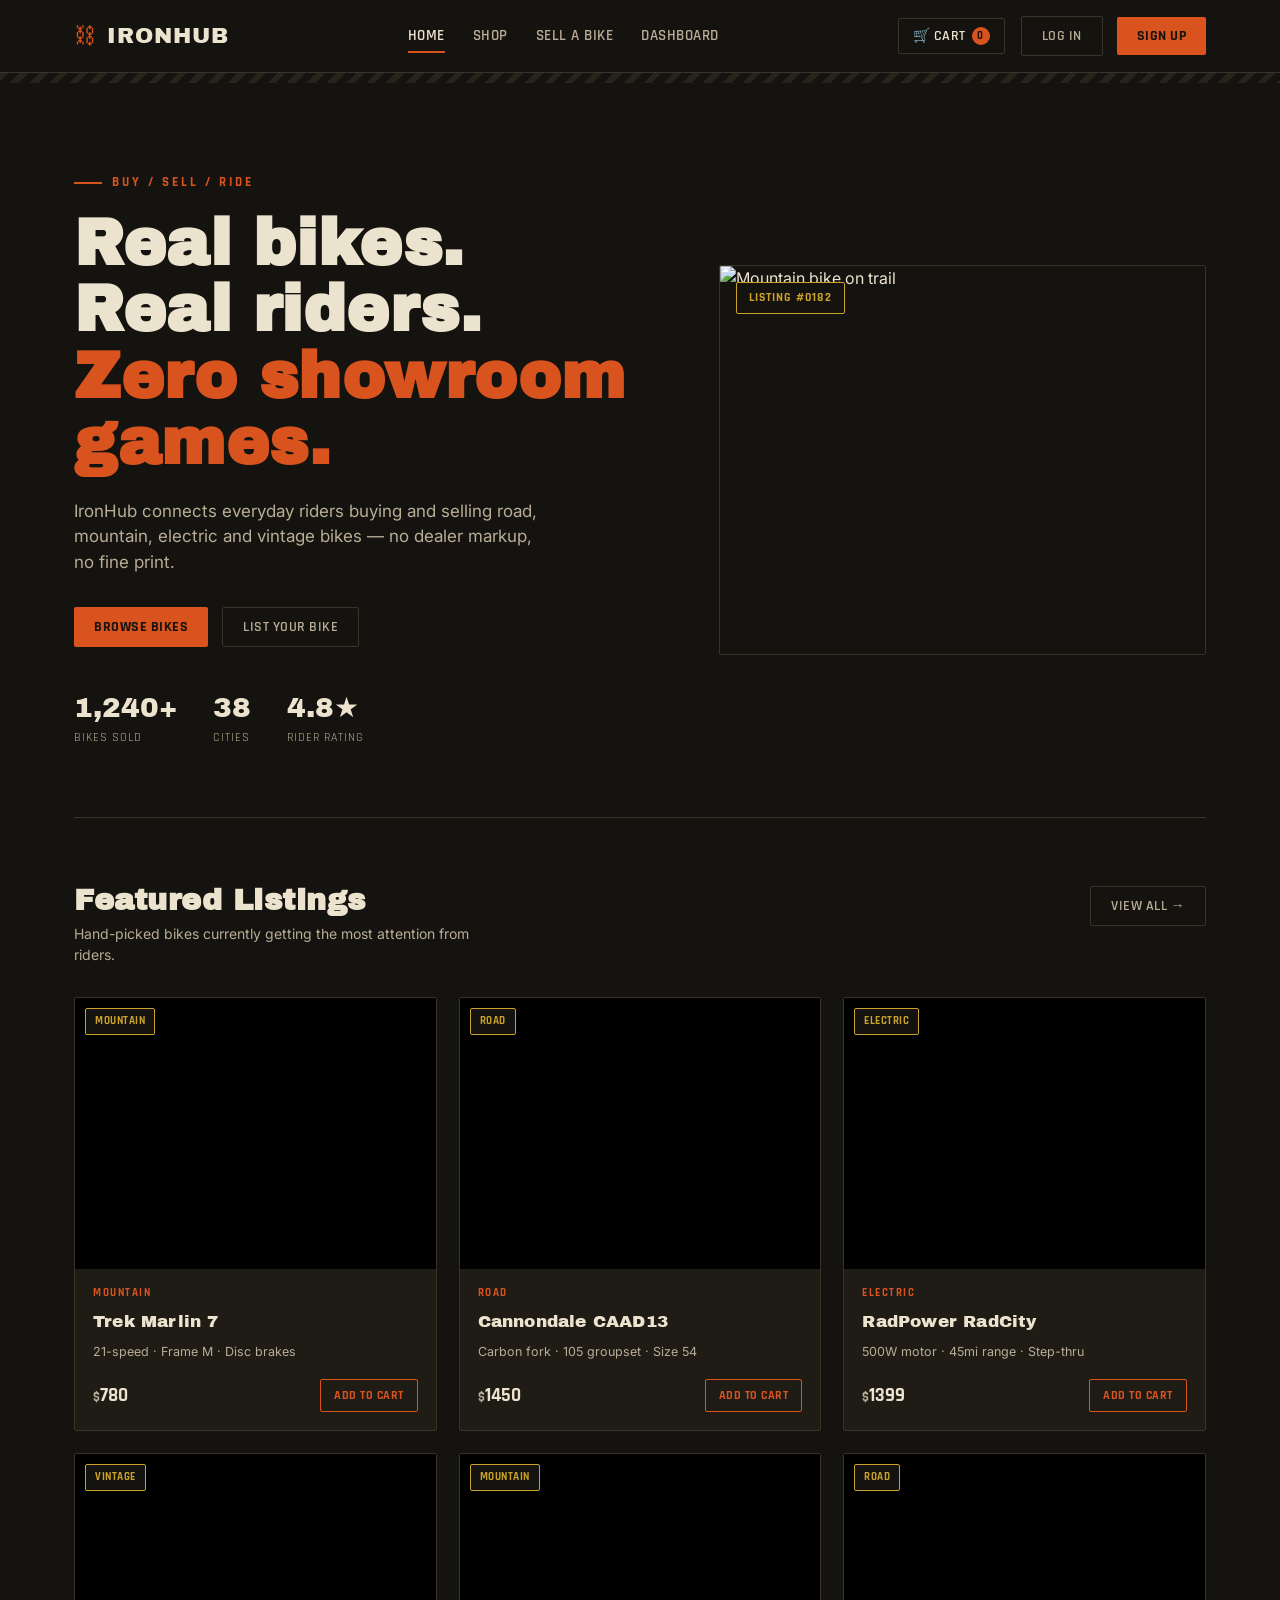
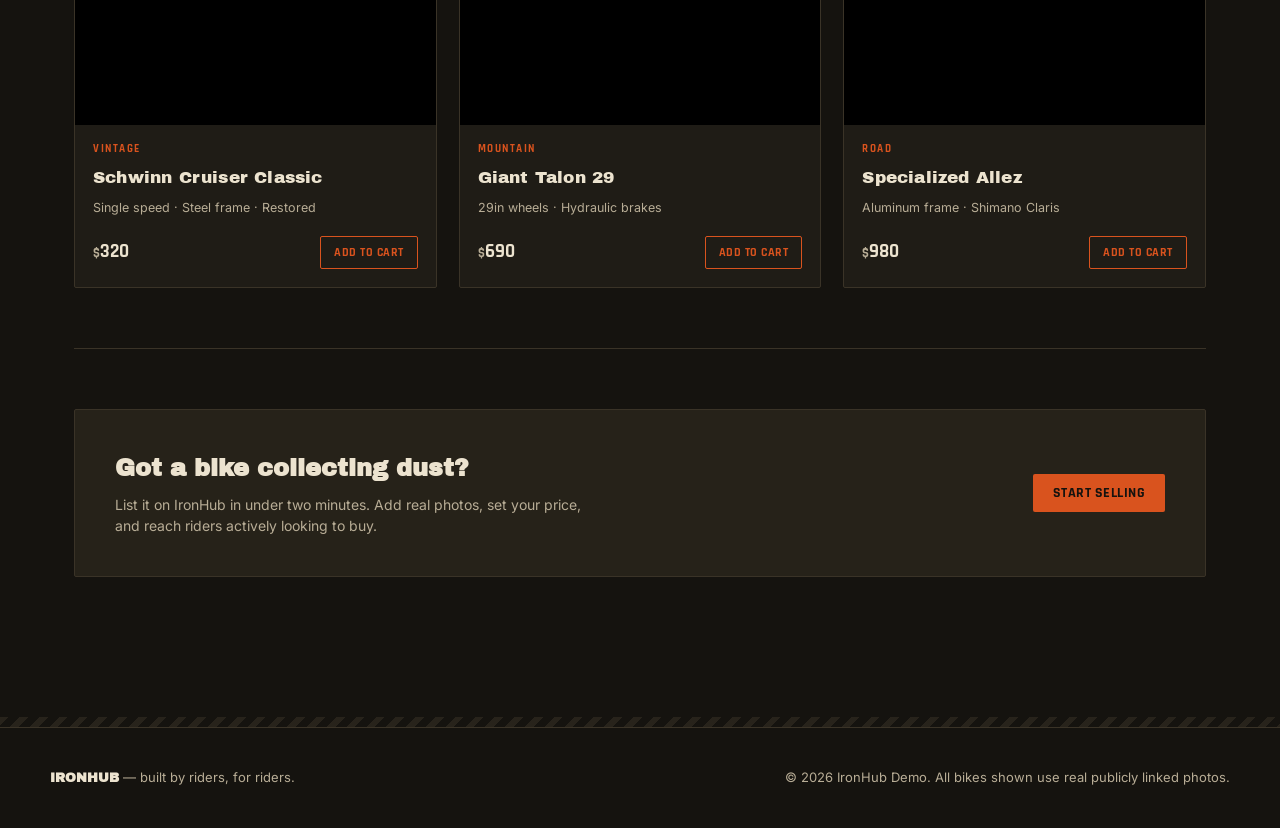
==== mnt/user-data/outputs/index.html @ fb8ee3e2 "First commit" ====
<!DOCTYPE html>
<html lang="en">
<head>
<meta charset="UTF-8">
<meta name="viewport" content="width=device-width, initial-scale=1.0">
<title>IRONHUB — Bikes Bought & Sold</title>
<link rel="preconnect" href="https://fonts.googleapis.com">
<link href="https://fonts.googleapis.com/css2?family=Rajdhani:wght@500;600;700&family=Archivo+Black&family=Inter:wght@400;500;600&display=swap" rel="stylesheet">
<style>
/* ===================== TOKENS ===================== */
:root{
  --asphalt:#15130F;
  --panel:#1F1C16;
  --panel2:#262219;
  --line:#3A3327;
  --bone:#ECE3CF;
  --bone-dim:#B8AD96;
  --rust:#D9531E;
  --rust-dark:#A23F16;
  --brass:#C9A227;
  --green-ok:#5C8A4E;
  --red-err:#C0392B;
  --radius:2px;
  --font-display:'Archivo Black', sans-serif;
  --font-mech:'Rajdhani', sans-serif;
  --font-body:'Inter', sans-serif;
}
*{margin:0;padding:0;box-sizing:border-box;}
html{scroll-behavior:smooth;}
body{
  background:var(--asphalt);
  color:var(--bone);
  font-family:var(--font-body);
  line-height:1.5;
  min-height:100vh;
}
a{color:inherit;text-decoration:none;}
button{font-family:var(--font-mech);cursor:pointer;border:none;background:none;color:inherit;}
input,select,textarea{font-family:var(--font-body);}
:focus-visible{outline:2px solid var(--brass);outline-offset:2px;}
img{display:block;max-width:100%;}

/* tire tread divider */
.tread{
  height:10px;
  background-image:repeating-linear-gradient(135deg, var(--line) 0 6px, transparent 6px 14px);
  opacity:.5;
}

/* ===================== HEADER ===================== */
header{
  position:sticky;top:0;z-index:50;
  background:var(--asphalt);
  border-bottom:1px solid var(--line);
}
.nav-wrap{
  max-width:1180px;margin:0 auto;padding:16px 24px;
  display:flex;align-items:center;justify-content:space-between;gap:24px;
}
.brand{
  font-family:var(--font-display);
  font-size:22px;letter-spacing:1px;
  display:flex;align-items:center;gap:10px;
}
.brand .dot{color:var(--rust);}
nav.links{display:flex;gap:28px;align-items:center;font-family:var(--font-mech);font-weight:600;font-size:15px;letter-spacing:.5px;text-transform:uppercase;}
nav.links a{color:var(--bone-dim);transition:color .15s;position:relative;padding:4px 0;}
nav.links a:hover, nav.links a.active{color:var(--bone);}
nav.links a.active::after{content:'';position:absolute;left:0;right:0;bottom:-2px;height:2px;background:var(--rust);}
.nav-right{display:flex;align-items:center;gap:16px;}
.icon-btn{
  display:flex;align-items:center;gap:6px;
  font-family:var(--font-mech);font-weight:600;font-size:14px;text-transform:uppercase;letter-spacing:.5px;
  color:var(--bone);padding:8px 14px;border:1px solid var(--line);border-radius:var(--radius);
  transition:border-color .15s, background .15s;
}
.icon-btn:hover{border-color:var(--rust);background:var(--panel);}
.cart-count{
  background:var(--rust);color:var(--asphalt);font-size:11px;font-weight:700;
  border-radius:50%;width:18px;height:18px;display:flex;align-items:center;justify-content:center;
}
.btn-primary{
  background:var(--rust);color:var(--asphalt);font-weight:700;
  padding:10px 20px;border-radius:var(--radius);text-transform:uppercase;letter-spacing:.5px;font-size:14px;
  transition:background .15s, transform .1s;
}
.btn-primary:hover{background:#E8662E;}
.btn-primary:active{transform:scale(.98);}
.btn-ghost{
  border:1px solid var(--line);padding:10px 20px;border-radius:var(--radius);
  text-transform:uppercase;font-size:14px;letter-spacing:.5px;font-weight:600;color:var(--bone-dim);
  transition:all .15s;
}
.btn-ghost:hover{border-color:var(--bone-dim);color:var(--bone);}
.btn-block{width:100%;display:block;text-align:center;}

/* mobile nav toggle */
.burger{display:none;font-size:24px;color:var(--bone);}
@media (max-width:860px){
  nav.links{display:none;}
  .burger{display:block;}
}

/* ===================== LAYOUT ===================== */
main{max-width:1180px;margin:0 auto;padding:0 24px 80px;}
.view{display:none;}
.view.active{display:block;}

/* ===================== HERO ===================== */
.hero{
  position:relative;
  padding:90px 0 70px;
  border-bottom:1px solid var(--line);
  overflow:hidden;
}
.hero-grid{display:grid;grid-template-columns:1.1fr .9fr;gap:50px;align-items:center;}
@media(max-width:860px){.hero-grid{grid-template-columns:1fr;}}
.eyebrow{
  font-family:var(--font-mech);color:var(--rust);text-transform:uppercase;letter-spacing:3px;font-size:13px;font-weight:700;
  margin-bottom:18px;display:flex;align-items:center;gap:10px;
}
.eyebrow::before{content:'';width:28px;height:2px;background:var(--rust);}
.hero h1{
  font-family:var(--font-display);
  font-size:clamp(40px,6vw,64px);
  line-height:1.04;
  letter-spacing:.5px;
  margin-bottom:22px;
}
.hero h1 span{color:var(--rust);}
.hero p.lead{color:var(--bone-dim);font-size:17px;max-width:480px;margin-bottom:32px;}
.hero-ctas{display:flex;gap:14px;margin-bottom:40px;}
.hero-stats{display:flex;gap:36px;}
.stat .num{font-family:var(--font-display);font-size:28px;color:var(--bone);}
.stat .lbl{font-family:var(--font-mech);font-size:12px;text-transform:uppercase;letter-spacing:1px;color:var(--bone-dim);}
.hero-photo{
  position:relative;border:1px solid var(--line);border-radius:var(--radius);overflow:hidden;
  aspect-ratio:4/3.2;
}
.hero-photo img{width:100%;height:100%;object-fit:cover;}
.tag-stamp{
  position:absolute;top:16px;left:16px;
  background:var(--asphalt);border:1px solid var(--brass);color:var(--brass);
  font-family:var(--font-mech);font-weight:700;font-size:12px;letter-spacing:1px;text-transform:uppercase;
  padding:6px 12px;border-radius:var(--radius);
}

/* ===================== SECTION HEADERS ===================== */
.section{padding:60px 0;border-bottom:1px solid var(--line);}
.section-head{display:flex;justify-content:space-between;align-items:baseline;margin-bottom:32px;gap:20px;flex-wrap:wrap;}
.section-head h2{font-family:var(--font-display);font-size:30px;letter-spacing:.5px;}
.section-head p{color:var(--bone-dim);font-size:14px;max-width:420px;}

/* ===================== FILTER BAR ===================== */
.filter-bar{
  display:flex;gap:10px;flex-wrap:wrap;margin-bottom:30px;
}
.chip{
  font-family:var(--font-mech);font-size:13px;text-transform:uppercase;letter-spacing:.5px;font-weight:600;
  padding:8px 16px;border:1px solid var(--line);border-radius:20px;color:var(--bone-dim);
  transition:all .15s;
}
.chip:hover{border-color:var(--bone-dim);}
.chip.active{background:var(--rust);border-color:var(--rust);color:var(--asphalt);}

/* ===================== PRODUCT GRID ===================== */
.grid{display:grid;grid-template-columns:repeat(3,1fr);gap:22px;}
@media(max-width:980px){.grid{grid-template-columns:repeat(2,1fr);}}
@media(max-width:620px){.grid{grid-template-columns:1fr;}}

.card{
  background:var(--panel);
  border:1px solid var(--line);
  border-radius:var(--radius);
  overflow:hidden;
  transition:border-color .2s, transform .2s;
  display:flex;flex-direction:column;
}
.card:hover{border-color:var(--rust);transform:translateY(-3px);}
.card-photo{position:relative;aspect-ratio:4/3;overflow:hidden;background:#000;}
.card-photo img{width:100%;height:100%;object-fit:cover;transition:transform .4s;}
.card:hover .card-photo img{transform:scale(1.06);}
.card-badge{
  position:absolute;top:10px;left:10px;background:var(--asphalt);color:var(--brass);
  font-family:var(--font-mech);font-size:11px;font-weight:700;letter-spacing:.5px;text-transform:uppercase;
  padding:4px 9px;border-radius:var(--radius);border:1px solid var(--brass);
}
.card-body{padding:16px 18px 18px;display:flex;flex-direction:column;gap:8px;flex:1;}
.card-cat{font-family:var(--font-mech);font-size:11px;letter-spacing:1.5px;text-transform:uppercase;color:var(--rust);font-weight:700;}
.card-title{font-family:var(--font-display);font-size:17px;letter-spacing:.2px;}
.card-spec{font-size:12.5px;color:var(--bone-dim);}
.card-foot{display:flex;align-items:center;justify-content:space-between;margin-top:auto;padding-top:10px;}
.card-price{font-family:var(--font-mech);font-weight:700;font-size:19px;}
.card-price .cur{font-size:13px;color:var(--bone-dim);}
.add-btn{
  background:transparent;border:1px solid var(--rust);color:var(--rust);
  font-size:12px;font-weight:700;text-transform:uppercase;letter-spacing:.5px;
  padding:8px 13px;border-radius:var(--radius);transition:all .15s;
}
.add-btn:hover{background:var(--rust);color:var(--asphalt);}
.add-btn:disabled{opacity:.5;cursor:default;}

/* ===================== SELL CTA ===================== */
.sell-banner{
  background:var(--panel2);border:1px solid var(--line);border-radius:var(--radius);
  padding:40px;display:flex;justify-content:space-between;align-items:center;gap:24px;flex-wrap:wrap;
}
.sell-banner h3{font-family:var(--font-display);font-size:24px;margin-bottom:8px;}
.sell-banner p{color:var(--bone-dim);font-size:14px;max-width:480px;}

/* ===================== FOOTER ===================== */
footer{border-top:1px solid var(--line);padding:40px 24px;}
.footer-wrap{max-width:1180px;margin:0 auto;display:flex;justify-content:space-between;flex-wrap:wrap;gap:20px;color:var(--bone-dim);font-size:13px;}

/* ===================== AUTH FORMS ===================== */
.auth-wrap{max-width:420px;margin:60px auto;}
.auth-card{background:var(--panel);border:1px solid var(--line);border-radius:var(--radius);padding:36px;}
.auth-card h2{font-family:var(--font-display);font-size:26px;margin-bottom:6px;}
.auth-card .sub{color:var(--bone-dim);font-size:13px;margin-bottom:28px;}
.field{margin-bottom:18px;}
.field label{display:block;font-family:var(--font-mech);font-size:12px;text-transform:uppercase;letter-spacing:1px;color:var(--bone-dim);margin-bottom:6px;font-weight:600;}
.field input, .field select, .field textarea{
  width:100%;background:var(--asphalt);border:1px solid var(--line);color:var(--bone);
  padding:11px 13px;border-radius:var(--radius);font-size:14px;transition:border-color .15s;
}
.field input:focus, .field select:focus, .field textarea:focus{border-color:var(--rust);}
.field-error{color:var(--red-err);font-size:12px;margin-top:5px;display:none;}
.field-row{display:flex;gap:12px;}
.field-row .field{flex:1;}
.auth-switch{margin-top:20px;text-align:center;font-size:13px;color:var(--bone-dim);}
.auth-switch a{color:var(--rust);font-weight:600;}
.form-msg{
  padding:10px 13px;border-radius:var(--radius);font-size:13px;margin-bottom:18px;display:none;
}
.form-msg.error{background:rgba(192,57,43,.15);border:1px solid var(--red-err);color:#ff8b7c;display:block;}
.form-msg.success{background:rgba(92,138,78,.15);border:1px solid var(--green-ok);color:#9fd98a;display:block;}

/* ===================== DASHBOARD ===================== */
.dash-grid{display:grid;grid-template-columns:240px 1fr;gap:30px;}
@media(max-width:760px){.dash-grid{grid-template-columns:1fr;}}
.dash-side{background:var(--panel);border:1px solid var(--line);border-radius:var(--radius);padding:24px;height:fit-content;}
.dash-avatar{width:56px;height:56px;border-radius:50%;background:var(--rust);color:var(--asphalt);font-family:var(--font-display);font-size:20px;display:flex;align-items:center;justify-content:center;margin-bottom:14px;}
.dash-side h4{font-family:var(--font-mech);font-size:15px;margin-bottom:2px;}
.dash-side .email{font-size:12px;color:var(--bone-dim);margin-bottom:20px;word-break:break-all;}
.dash-nav button{
  display:block;width:100%;text-align:left;padding:10px 12px;border-radius:var(--radius);
  font-size:13px;color:var(--bone-dim);font-weight:600;text-transform:uppercase;letter-spacing:.5px;margin-bottom:4px;
  transition:all .15s;
}
.dash-nav button:hover{background:var(--panel2);color:var(--bone);}
.dash-nav button.active{background:var(--rust);color:var(--asphalt);}
.dash-panel{background:var(--panel);border:1px solid var(--line);border-radius:var(--radius);padding:30px;}
.dash-panel h3{font-family:var(--font-display);font-size:22px;margin-bottom:20px;}
.kpi-row{display:flex;gap:16px;margin-bottom:28px;flex-wrap:wrap;}
.kpi{flex:1;min-width:130px;background:var(--panel2);border:1px solid var(--line);border-radius:var(--radius);padding:16px;}
.kpi .num{font-family:var(--font-display);font-size:24px;color:var(--rust);}
.kpi .lbl{font-size:12px;color:var(--bone-dim);text-transform:uppercase;letter-spacing:.5px;margin-top:4px;}
.order-row{
  display:flex;justify-content:space-between;align-items:center;gap:14px;
  padding:14px 0;border-bottom:1px solid var(--line);flex-wrap:wrap;
}
.order-row:last-child{border-bottom:none;}
.order-thumb{width:54px;height:54px;border-radius:var(--radius);overflow:hidden;background:#000;flex-shrink:0;}
.order-thumb img{width:100%;height:100%;object-fit:cover;}
.order-info{flex:1;min-width:140px;}
.order-info .name{font-weight:600;font-size:14px;}
.order-info .meta{font-size:12px;color:var(--bone-dim);}
.status-pill{
  font-size:11px;font-weight:700;text-transform:uppercase;letter-spacing:.5px;padding:5px 11px;border-radius:20px;
}
.status-pill.confirmed{background:rgba(92,138,78,.2);color:#9fd98a;}
.status-pill.transit{background:rgba(201,162,39,.2);color:var(--brass);}
.empty-state{text-align:center;padding:50px 20px;color:var(--bone-dim);}
.empty-state .big{font-family:var(--font-display);font-size:40px;color:var(--line);margin-bottom:10px;}

/* listing form for sell */
.listing-photo-preview{
  width:100%;aspect-ratio:16/9;border:1px dashed var(--line);border-radius:var(--radius);
  display:flex;align-items:center;justify-content:center;overflow:hidden;background:var(--asphalt);margin-top:8px;color:var(--bone-dim);font-size:13px;
}
.listing-photo-preview img{width:100%;height:100%;object-fit:cover;}

/* ===================== CART DRAWER ===================== */
.drawer-overlay{
  position:fixed;inset:0;background:rgba(0,0,0,.6);z-index:90;display:none;
}
.drawer-overlay.open{display:block;}
.drawer{
  position:fixed;top:0;right:0;height:100%;width:400px;max-width:92vw;
  background:var(--panel);border-left:1px solid var(--line);z-index:91;
  transform:translateX(100%);transition:transform .25s ease;
  display:flex;flex-direction:column;
}
.drawer.open{transform:translateX(0);}
.drawer-head{padding:20px 22px;border-bottom:1px solid var(--line);display:flex;justify-content:space-between;align-items:center;}
.drawer-head h3{font-family:var(--font-display);font-size:18px;}
.drawer-close{font-size:22px;color:var(--bone-dim);}
.drawer-body{flex:1;overflow-y:auto;padding:18px 22px;}
.cart-item{display:flex;gap:12px;padding:14px 0;border-bottom:1px solid var(--line);}
.cart-item img{width:64px;height:64px;object-fit:cover;border-radius:var(--radius);}
.cart-item-info{flex:1;}
.cart-item-info .name{font-weight:600;font-size:14px;}
.cart-item-info .price{color:var(--rust);font-weight:700;font-size:13px;margin-top:4px;}
.qty-control{display:flex;align-items:center;gap:8px;margin-top:8px;}
.qty-control button{width:24px;height:24px;border:1px solid var(--line);border-radius:var(--radius);font-size:14px;}
.remove-link{font-size:11px;color:var(--bone-dim);text-decoration:underline;margin-top:6px;display:inline-block;}
.drawer-foot{padding:20px 22px;border-top:1px solid var(--line);}
.drawer-foot .total-row{display:flex;justify-content:space-between;margin-bottom:14px;font-family:var(--font-mech);font-weight:700;font-size:17px;}

/* ===================== CHECKOUT ===================== */
.checkout-grid{display:grid;grid-template-columns:1.3fr 1fr;gap:30px;}
@media(max-width:800px){.checkout-grid{grid-template-columns:1fr;}}
.summary-card{background:var(--panel);border:1px solid var(--line);border-radius:var(--radius);padding:24px;height:fit-content;}
.summary-line{display:flex;justify-content:space-between;font-size:14px;padding:8px 0;color:var(--bone-dim);}
.summary-line.total{color:var(--bone);font-weight:700;font-size:18px;border-top:1px solid var(--line);margin-top:10px;padding-top:14px;font-family:var(--font-mech);}
.pay-methods{display:flex;gap:10px;margin-bottom:20px;}
.pay-method{
  flex:1;border:1px solid var(--line);border-radius:var(--radius);padding:12px;text-align:center;
  font-family:var(--font-mech);font-size:13px;font-weight:600;text-transform:uppercase;letter-spacing:.5px;color:var(--bone-dim);
}
.pay-method.active{border-color:var(--rust);color:var(--rust);background:rgba(217,83,30,.08);}
.card-art{
  background:linear-gradient(135deg, #2b2620, #1a1712);border:1px solid var(--line);border-radius:8px;
  padding:20px;margin-bottom:20px;font-family:var(--font-mech);
}
.card-art .num{font-size:18px;letter-spacing:2px;margin:18px 0 14px;}
.card-art .row{display:flex;justify-content:space-between;font-size:11px;color:var(--bone-dim);text-transform:uppercase;}

.toast{
  position:fixed;bottom:24px;right:24px;background:var(--panel);border:1px solid var(--brass);color:var(--bone);
  padding:14px 20px;border-radius:var(--radius);font-size:14px;z-index:200;
  display:flex;align-items:center;gap:10px;box-shadow:0 8px 24px rgba(0,0,0,.4);
  animation:toastIn .25s ease;
}
@keyframes toastIn{from{transform:translateY(20px);opacity:0;}to{transform:translateY(0);opacity:1;}}

.center-note{text-align:center;color:var(--bone-dim);font-size:13px;margin-top:18px;}

@media (prefers-reduced-motion: reduce){
  *{transition:none !important;animation:none !important;}
}

</style>
</head>
<body>

<!-- ===================== HEADER ===================== -->
<header>
  <div class="nav-wrap">
    <div class="brand" onclick="goTo('home')" style="cursor:pointer;"><span class="dot">⛓</span> IRONHUB</div>
    <nav class="links">
      <a href="#" onclick="goTo('home')" data-view="home">Home</a>
      <a href="#" onclick="goTo('shop')" data-view="shop">Shop</a>
      <a href="#" onclick="goTo('sell')" data-view="sell">Sell a Bike</a>
      <a href="#" onclick="goTo('dashboard')" data-view="dashboard">Dashboard</a>
    </nav>
    <div class="nav-right">
      <button class="icon-btn" onclick="openCart()">🛒 Cart <span class="cart-count" id="cartCount">0</span></button>
      <span id="authArea"></span>
    </div>
  </div>
</header>
<div class="tread"></div>

<main>

  <!-- ===================== HOME VIEW ===================== -->
  <section class="view active" id="view-home">
    <div class="hero">
      <div class="hero-grid">
        <div>
          <div class="eyebrow">Buy / Sell / Ride</div>
          <h1>Real bikes.<br>Real riders.<br><span>Zero showroom games.</span></h1>
          <p class="lead">IronHub connects everyday riders buying and selling road, mountain, electric and vintage bikes — no dealer markup, no fine print.</p>
          <div class="hero-ctas">
            <button class="btn-primary" onclick="goTo('shop')">Browse Bikes</button>
            <button class="btn-ghost" onclick="goTo('sell')">List Your Bike</button>
          </div>
          <div class="hero-stats">
            <div class="stat"><div class="num">1,240+</div><div class="lbl">Bikes Sold</div></div>
            <div class="stat"><div class="num">38</div><div class="lbl">Cities</div></div>
            <div class="stat"><div class="num">4.8★</div><div class="lbl">Rider Rating</div></div>
          </div>
        </div>
        <div class="hero-photo">
          <span class="tag-stamp">Listing #0182</span>
          <img src="https://images.unsplash.com/photo-1485965120184-e220f721d03e?w=900&q=80" alt="Mountain bike on trail">
        </div>
      </div>
    </div>

    <div class="section">
      <div class="section-head">
        <div><h2>Featured Listings</h2><p>Hand-picked bikes currently getting the most attention from riders.</p></div>
        <button class="btn-ghost" onclick="goTo('shop')">View All →</button>
      </div>
      <div class="grid" id="featuredGrid"></div>
    </div>

    <div class="section" style="border-bottom:none;">
      <div class="sell-banner">
        <div>
          <h3>Got a bike collecting dust?</h3>
          <p>List it on IronHub in under two minutes. Add real photos, set your price, and reach riders actively looking to buy.</p>
        </div>
        <button class="btn-primary" onclick="goTo('sell')">Start Selling</button>
      </div>
    </div>
  </section>

  <!-- ===================== SHOP VIEW ===================== -->
  <section class="view" id="view-shop">
    <div class="section-head" style="margin-top:40px;">
      <div><h2>All Bikes</h2><p>Filter by category to find the right ride.</p></div>
    </div>
    <div class="filter-bar" id="filterBar"></div>
    <div class="grid" id="shopGrid"></div>
  </section>

  <!-- ===================== SELL VIEW ===================== -->
  <section class="view" id="view-sell">
    <div class="auth-wrap" style="max-width:560px;">
      <div class="auth-card">
        <h2>List Your Bike</h2>
        <p class="sub">Paste a real photo link (e.g. copied from Chrome — right click an image → "Copy image address") and fill in the details below.</p>
        <div class="form-msg" id="sellMsg"></div>
        <form id="sellForm">
          <div class="field">
            <label>Bike Title</label>
            <input type="text" id="sellTitle" placeholder="e.g. Trek Marlin 7 Mountain Bike" required>
          </div>
          <div class="field-row">
            <div class="field">
              <label>Category</label>
              <select id="sellCategory">
                <option>Mountain</option>
                <option>Road</option>
                <option>Electric</option>
                <option>Vintage</option>
                <option>Kids</option>
                <option>Yamaha</option>
                <option>KTM</option>
                <option>Honda</option>
                <option>Bajaj</option>
                <option>Royal Enfield</option>
                <option>Triumph</option>
                <option>Benelli</option>
                <option>Ducati</option>
                <option>Italian Bike</option>
              </select>
            </div>
            <div class="field">
              <label>Price (USD)</label>
              <input type="number" id="sellPrice" placeholder="450" min="1" required>
            </div>
          </div>
          <div class="field">
            <label>Condition / Specs</label>
            <input type="text" id="sellSpecs" placeholder="e.g. 21-speed, frame size M, used 1 year">
          </div>
          <div class="field">
            <label>Image URL (paste link copied from Chrome)</label>
            <input type="url" id="sellImage" placeholder="https://..." required oninput="previewListingImage()">
            <div class="listing-photo-preview" id="listingPreview">Photo preview will appear here</div>
          </div>
          <button class="btn-primary btn-block" type="submit">Publish Listing</button>
        </form>
      </div>
    </div>
  </section>

  <!-- ===================== LOGIN VIEW ===================== -->
  <section class="view" id="view-login">
    <div class="auth-wrap">
      <div class="auth-card">
        <h2>Welcome back</h2>
        <p class="sub">Log in to manage orders and listings.</p>
        <div class="form-msg" id="loginMsg"></div>
        <form id="loginForm">
          <div class="field">
            <label>Email</label>
            <input type="email" id="loginEmail" required>
          </div>
          <div class="field">
            <label>Password</label>
            <input type="password" id="loginPassword" required>
          </div>
          <button class="btn-primary btn-block" type="submit">Log In</button>
        </form>
        <p class="auth-switch">New here? <a href="#" onclick="goTo('signup')">Create an account</a></p>
        <p class="center-note">Demo tip: sign up first — accounts are stored locally in your browser.</p>
      </div>
    </div>
  </section>

  <!-- ===================== SIGNUP VIEW ===================== -->
  <section class="view" id="view-signup">
    <div class="auth-wrap">
      <div class="auth-card">
        <h2>Create your account</h2>
        <p class="sub">Join IronHub to buy or sell bikes.</p>
        <div class="form-msg" id="signupMsg"></div>
        <form id="signupForm">
          <div class="field">
            <label>Full Name</label>
            <input type="text" id="signupName" required>
          </div>
          <div class="field">
            <label>Email</label>
            <input type="email" id="signupEmail" required>
          </div>
          <div class="field">
            <label>Password</label>
            <input type="password" id="signupPassword" required minlength="4">
          </div>
          <button class="btn-primary btn-block" type="submit">Sign Up</button>
        </form>
        <p class="auth-switch">Already have an account? <a href="#" onclick="goTo('login')">Log in</a></p>
      </div>
    </div>
  </section>

  <!-- ===================== DASHBOARD VIEW ===================== -->
  <section class="view" id="view-dashboard">
    <div class="dash-grid" style="margin-top:40px;">
      <div class="dash-side">
        <div class="dash-avatar" id="dashAvatar">?</div>
        <h4 id="dashName">Guest</h4>
        <div class="email" id="dashEmail">Not logged in</div>
        <div class="dash-nav">
          <button class="active" data-panel="overview" onclick="setDashPanel('overview')">Overview</button>
          <button data-panel="orders" onclick="setDashPanel('orders')">My Orders</button>
          <button data-panel="listings" onclick="setDashPanel('listings')">My Listings</button>
          <button data-panel="profile" onclick="setDashPanel('profile')">Profile</button>
        </div>
      </div>
      <div class="dash-panel" id="dashPanel"></div>
    </div>
  </section>

  <!-- ===================== CHECKOUT VIEW ===================== -->
  <section class="view" id="view-checkout">
    <div class="section-head" style="margin-top:40px;">
      <div><h2>Checkout</h2><p>Review your order and complete payment.</p></div>
    </div>
    <div class="checkout-grid">
      <div>
        <div class="summary-card" style="margin-bottom:20px;">
          <h3 style="font-family:var(--font-display);font-size:18px;margin-bottom:14px;">Shipping Details</h3>
          <div class="field-row">
            <div class="field"><label>Full Name</label><input type="text" id="shipName" required></div>
            <div class="field"><label>Phone</label><input type="text" id="shipPhone" required></div>
          </div>
          <div class="field"><label>Address</label><input type="text" id="shipAddress" required></div>
          <div class="field-row">
            <div class="field"><label>City</label><input type="text" id="shipCity" required></div>
            <div class="field"><label>ZIP Code</label><input type="text" id="shipZip" required></div>
          </div>
        </div>

        <div class="summary-card">
          <h3 style="font-family:var(--font-display);font-size:18px;margin-bottom:14px;">Payment Method</h3>
          <div class="pay-methods">
            <button class="pay-method active" data-method="card" onclick="setPayMethod('card')">Card</button>
            <button class="pay-method" data-method="upi" onclick="setPayMethod('upi')">UPI</button>
            <button class="pay-method" data-method="cod" onclick="setPayMethod('cod')">Cash on Delivery</button>
          </div>

          <div id="payCardFields">
            <div class="card-art">
              <div class="row"><span>IRONHUB CARD</span><span>💳</span></div>
              <div class="num" id="cardArtNum">•••• •••• •••• ••••</div>
              <div class="row"><span id="cardArtName">CARD HOLDER</span><span id="cardArtExp">MM/YY</span></div>
            </div>
            <div class="field"><label>Card Number</label><input type="text" id="cardNumber" placeholder="4242 4242 4242 4242" maxlength="19" oninput="formatCardNumber(this)"></div>
            <div class="field-row">
              <div class="field"><label>Card Holder Name</label><input type="text" id="cardName" placeholder="Name on card"></div>
            </div>
            <div class="field-row">
              <div class="field"><label>Expiry</label><input type="text" id="cardExpiry" placeholder="MM/YY" maxlength="5"></div>
              <div class="field"><label>CVV</label><input type="password" id="cardCvv" placeholder="•••" maxlength="3"></div>
            </div>
          </div>
          <div id="payUpiFields" style="display:none;">
            <div class="field"><label>UPI ID</label><input type="text" id="upiId" placeholder="yourname@bank"></div>
          </div>
          <div id="payCodNote" style="display:none;color:var(--bone-dim);font-size:13px;padding:10px 0;">Pay in cash when your bike arrives. A small COD verification fee may apply.</div>

          <div class="form-msg" id="checkoutMsg"></div>
          <button class="btn-primary btn-block" onclick="placeOrder()" style="margin-top:10px;">Place Order & Pay</button>
        </div>
      </div>

      <div class="summary-card">
        <h3 style="font-family:var(--font-display);font-size:18px;margin-bottom:14px;">Order Summary</h3>
        <div id="checkoutItems"></div>
        <div class="summary-line"><span>Subtotal</span><span id="sumSubtotal">$0</span></div>
        <div class="summary-line"><span>Shipping</span><span id="sumShipping">$25</span></div>
        <div class="summary-line"><span>Tax (8%)</span><span id="sumTax">$0</span></div>
        <div class="summary-line total"><span>Total</span><span id="sumTotal">$0</span></div>
      </div>
    </div>
  </section>

  <!-- ===================== ORDER SUCCESS VIEW ===================== -->
  <section class="view" id="view-success">
    <div class="auth-wrap" style="text-align:center;">
      <div class="auth-card">
        <div style="font-size:50px;margin-bottom:10px;">✅</div>
        <h2>Order Confirmed!</h2>
        <p class="sub" id="successText">Your bike is on its way.</p>
        <button class="btn-primary btn-block" onclick="goTo('dashboard'); setDashPanel('orders');">View My Orders</button>
        <button class="btn-ghost btn-block" style="margin-top:10px;" onclick="goTo('shop')">Continue Shopping</button>
      </div>
    </div>
  </section>

</main>

<div class="tread"></div>
<footer>
  <div class="footer-wrap">
    <div><strong style="font-family:var(--font-display);color:var(--bone);">IRONHUB</strong> — built by riders, for riders.</div>
    <div>© 2026 IronHub Demo. All bikes shown use real publicly linked photos.</div>
  </div>
</footer>

<!-- ===================== CART DRAWER ===================== -->
<div class="drawer-overlay" id="drawerOverlay" onclick="closeCart()"></div>
<div class="drawer" id="cartDrawer">
  <div class="drawer-head">
    <h3>Your Cart</h3>
    <button class="drawer-close" onclick="closeCart()">×</button>
  </div>
  <div class="drawer-body" id="drawerBody"></div>
  <div class="drawer-foot">
    <div class="total-row"><span>Total</span><span id="drawerTotal">$0</span></div>
    <button class="btn-primary btn-block" onclick="goToCheckout()">Checkout</button>
  </div>
</div>

<script>
/* ===================================================================
   DATA
=================================================================== */
const BIKES = [
  {id:1, title:"Trek Marlin 7", category:"Mountain", price:780, specs:"21-speed · Frame M · Disc brakes", img:"https://images.unsplash.com/photo-1485965120184-e220f721d03e?w=700&q=80"},
  {id:2, title:"Cannondale CAAD13", category:"Road", price:1450, specs:"Carbon fork · 105 groupset · Size 54", img:"https://images.unsplash.com/photo-1571068316344-75bc76f77890?w=700&q=80"},
  {id:3, title:"RadPower RadCity", category:"Electric", price:1399, specs:"500W motor · 45mi range · Step-thru", img:"https://images.unsplash.com/photo-1622185135505-2d795003994a?w=700&q=80"},
  {id:4, title:"Schwinn Cruiser Classic", category:"Vintage", price:320, specs:"Single speed · Steel frame · Restored", img:"https://images.unsplash.com/photo-1502744688674-c619d1586c9e?w=700&q=80"},
  {id:5, title:"Giant Talon 29", category:"Mountain", price:690, specs:"29in wheels · Hydraulic brakes", img:"https://images.unsplash.com/photo-1605559424843-9e4c228bf1c2?w=700&q=80"},
  {id:6, title:"Specialized Allez", category:"Road", price:980, specs:"Aluminum frame · Shimano Claris", img:"https://images.unsplash.com/photo-1532298229144-0ec0c57515c7?w=700&q=80"},
  {id:7, title:"Rad Mini Step-Thru", category:"Electric", price:1199, specs:"Foldable · 350W motor", img:"https://images.unsplash.com/photo-1571333250630-f0230c320b6d?w=700&q=80"},
  {id:8, title:"Raleigh Retro Roadster", category:"Vintage", price:410, specs:"3-speed hub · Leather seat", img:"https://images.unsplash.com/photo-1573599852326-eaf4f9c5e337?w=700&q=80"},
  {id:9, title:"Woom Kids Bike 14", category:"Kids", price:220, specs:"Ages 3-5 · Lightweight frame", img:"https://images.unsplash.com/photo-1605559911160-a3d95d213904?w=700&q=80"},
  {id:10, title:"Trek Domane SL5", category:"Road", price:1890, specs:"Endurance geometry · Carbon", img:"https://images.unsplash.com/photo-1485965120184-e220f721d03e?w=700&q=80"},
  {id:11, title:"Diamondback Atroz", category:"Mountain", price:560, specs:"Full suspension · 27.5in", img:"https://images.unsplash.com/photo-1576435728678-68d0fbf94e91?w=700&q=80"},
  {id:12, title:"Vintage Peugeot Road", category:"Vintage", price:275, specs:"Original 1978 frame · Restored gears", img:"https://images.unsplash.com/photo-1517649763962-0c623066013b?w=700&q=80"},

  // Motorcycle brands
  {id:13, title:"Yamaha R15 V4", category:"Yamaha", price:4200, specs:"155cc · Liquid-cooled · 6-speed", img:"https://images.unsplash.com/photo-1568772585407-9361f9bf3a87?w=700&q=80"},
  {id:14, title:"Yamaha MT-15", category:"Yamaha", price:3950, specs:"Naked street · 155cc · LED lighting", img:"https://images.unsplash.com/photo-1622185135505-2d795003994a?w=700&q=80"},
  {id:15, title:"KTM Duke 390", category:"KTM", price:5800, specs:"373cc single · TFT display · ABS", img:"https://images.unsplash.com/photo-1591637333472-4ef696c5a72d?w=700&q=80"},
  {id:16, title:"KTM RC 390", category:"KTM", price:6100, specs:"Track-focused fairing · Slipper clutch", img:"https://images.unsplash.com/photo-1599819811279-d5ad9cccf838?w=700&q=80"},
  {id:17, title:"Honda CB350RS", category:"Honda", price:4500, specs:"348cc retro roadster · Disc brakes", img:"https://images.unsplash.com/photo-1609630875171-b1321377ee65?w=700&q=80"},
  {id:18, title:"Honda CBR650R", category:"Honda", price:9200, specs:"649cc inline-4 · Sport fairing", img:"https://images.unsplash.com/photo-1611241893603-3c359704e0ee?w=700&q=80"},
  {id:19, title:"Bajaj Pulsar NS200", category:"Bajaj", price:2600, specs:"199cc · Perimeter frame · Sporty", img:"https://images.unsplash.com/photo-1580310614697-da7a6e0c34ed?w=700&q=80"},
  {id:20, title:"Bajaj Dominar 400", category:"Bajaj", price:3800, specs:"373cc tourer · Twin-channel ABS", img:"https://images.unsplash.com/photo-1622185204369-9d0cd6f6f5a8?w=700&q=80"},
  {id:21, title:"Royal Enfield Classic 350", category:"Royal Enfield", price:4300, specs:"349cc thump · Retro chrome styling", img:"https://images.unsplash.com/photo-1558981403-c5f9899a28bc?w=700&q=80"},
  {id:22, title:"Royal Enfield Himalayan", category:"Royal Enfield", price:5200, specs:"411cc adventure tourer · Long travel suspension", img:"https://images.unsplash.com/photo-1605559424843-9e4c228bf1c2?w=700&q=80"},
  {id:23, title:"Triumph Speed 400", category:"Triumph", price:5400, specs:"398cc single · Premium retro build", img:"https://images.unsplash.com/photo-1591637333184-19aa84b3e01f?w=700&q=80"},
  {id:24, title:"Triumph Street Triple", category:"Triumph", price:11500, specs:"765cc triple · Naked street performance", img:"https://images.unsplash.com/photo-1568772585407-9361f9bf3a87?w=700&q=80"},
  {id:25, title:"Benelli Leoncino 500", category:"Benelli", price:6700, specs:"500cc parallel-twin · Scrambler styling", img:"https://images.unsplash.com/photo-1599819811279-d5ad9cccf838?w=700&q=80"},
  {id:26, title:"Benelli TRK 502X", category:"Benelli", price:7300, specs:"Adventure tourer · Spoked wheels", img:"https://images.unsplash.com/photo-1591637333472-4ef696c5a72d?w=700&q=80"},
  {id:27, title:"Ducati Monster 821", category:"Ducati", price:13800, specs:"L-twin engine · Italian naked icon", img:"https://images.unsplash.com/photo-1611241893603-3c359704e0ee?w=700&q=80"},
  {id:28, title:"Ducati Panigale V2", category:"Ducati", price:18900, specs:"955cc superbike · Full race fairing", img:"https://images.unsplash.com/photo-1609630875171-b1321377ee65?w=700&q=80"},
  {id:29, title:"Moto Guzzi V7 Stone", category:"Italian Bike", price:9600, specs:"850cc transverse V-twin · Classic Italian heritage", img:"https://images.unsplash.com/photo-1580310614697-da7a6e0c34ed?w=700&q=80"},
  {id:30, title:"Aprilia RS 457", category:"Italian Bike", price:8200, specs:"457cc parallel-twin · Sport fairing", img:"https://images.unsplash.com/photo-1622185204369-9d0cd6f6f5a8?w=700&q=80"},
];

const STORAGE_KEYS = { users:"ih_users", session:"ih_session", listings:"ih_listings", orders:"ih_orders", cart:"ih_cart" };

/* ===================================================================
   STORAGE HELPERS (simulated backend using localStorage)
=================================================================== */
function loadJSON(key, fallback){ try{ const v = localStorage.getItem(key); return v ? JSON.parse(v) : fallback; }catch(e){ return fallback; } }
function saveJSON(key, val){ localStorage.setItem(key, JSON.stringify(val)); }

let users = loadJSON(STORAGE_KEYS.users, []);
let listings = loadJSON(STORAGE_KEYS.listings, []);   // user-submitted bikes
let orders = loadJSON(STORAGE_KEYS.orders, []);
let cart = loadJSON(STORAGE_KEYS.cart, []);           // [{id, qty}]
let currentUser = loadJSON(STORAGE_KEYS.session, null);

function persistAll(){
  saveJSON(STORAGE_KEYS.users, users);
  saveJSON(STORAGE_KEYS.listings, listings);
  saveJSON(STORAGE_KEYS.orders, orders);
  saveJSON(STORAGE_KEYS.cart, cart);
}

function allBikes(){ return [...BIKES, ...listings]; }
function findBike(id){ return allBikes().find(b => b.id === id); }

/* ===================================================================
   VIEW ROUTING
=================================================================== */
function goTo(viewName){
  document.querySelectorAll('.view').forEach(v => v.classList.remove('active'));
  document.getElementById('view-' + viewName).classList.add('active');
  document.querySelectorAll('nav.links a').forEach(a => a.classList.toggle('active', a.dataset.view === viewName));
  window.scrollTo({top:0, behavior:'smooth'});

  if(viewName === 'shop') renderShop();
  if(viewName === 'dashboard') renderDashboard();
  if(viewName === 'checkout') renderCheckout();
}

/* ===================================================================
   AUTH
=================================================================== */
function renderAuthArea(){
  const el = document.getElementById('authArea');
  if(currentUser){
    el.innerHTML = `<button class="icon-btn" onclick="goTo('dashboard')">👤 ${escapeHTML(currentUser.name.split(' ')[0])}</button>
                     <button class="btn-ghost" onclick="logout()" style="margin-left:10px;">Log Out</button>`;
  } else {
    el.innerHTML = `<button class="btn-ghost" onclick="goTo('login')">Log In</button>
                     <button class="btn-primary" onclick="goTo('signup')" style="margin-left:10px;">Sign Up</button>`;
  }
}

function showMsg(elId, text, type){
  const el = document.getElementById(elId);
  el.textContent = text;
  el.className = 'form-msg ' + type;
  el.style.display = 'block';
}

document.getElementById('signupForm').addEventListener('submit', function(e){
  e.preventDefault();
  const name = document.getElementById('signupName').value.trim();
  const email = document.getElementById('signupEmail').value.trim().toLowerCase();
  const password = document.getElementById('signupPassword').value;

  if(users.some(u => u.email === email)){
    showMsg('signupMsg', 'An account with this email already exists.', 'error');
    return;
  }
  const newUser = {id: 'u' + Date.now(), name, email, password};
  users.push(newUser);
  persistAll();
  showMsg('signupMsg', 'Account created! Logging you in...', 'success');
  setTimeout(()=>{
    currentUser = {id:newUser.id, name:newUser.name, email:newUser.email};
    saveJSON(STORAGE_KEYS.session, currentUser);
    renderAuthArea();
    goTo('dashboard');
  }, 600);
});

document.getElementById('loginForm').addEventListener('submit', function(e){
  e.preventDefault();
  const email = document.getElementById('loginEmail').value.trim().toLowerCase();
  const password = document.getElementById('loginPassword').value;
  const user = users.find(u => u.email === email && u.password === password);
  if(!user){
    showMsg('loginMsg', 'Incorrect email or password.', 'error');
    return;
  }
  currentUser = {id:user.id, name:user.name, email:user.email};
  saveJSON(STORAGE_KEYS.session, currentUser);
  renderAuthArea();
  showMsg('loginMsg', 'Welcome back, ' + user.name + '!', 'success');
  setTimeout(()=> goTo('dashboard'), 400);
});

function logout(){
  currentUser = null;
  localStorage.removeItem(STORAGE_KEYS.session);
  renderAuthArea();
  goTo('home');
  showToast('You have been logged out.');
}

function requireLogin(viewAfter){
  if(!currentUser){
    showToast('Please log in to continue.');
    goTo('login');
    return false;
  }
  return true;
}

/* ===================================================================
   RENDER PRODUCTS
=================================================================== */
function bikeCardHTML(b){
  return `
  <div class="card">
    <div class="card-photo">
      <span class="card-badge">${escapeHTML(b.category)}</span>
      <img src="${escapeAttr(b.img)}" alt="${escapeAttr(b.title)}" loading="lazy" onerror="this.src='https://images.unsplash.com/photo-1485965120184-e220f721d03e?w=700&q=80'">
    </div>
    <div class="card-body">
      <div class="card-cat">${escapeHTML(b.category)}</div>
      <div class="card-title">${escapeHTML(b.title)}</div>
      <div class="card-spec">${escapeHTML(b.specs||'')}</div>
      <div class="card-foot">
        <div class="card-price"><span class="cur">$</span>${b.price}</div>
        <button class="add-btn" onclick="addToCart(${b.id})">Add to Cart</button>
      </div>
    </div>
  </div>`;
}

function renderFeatured(){
  const featured = allBikes().slice(0,6);
  document.getElementById('featuredGrid').innerHTML = featured.map(bikeCardHTML).join('');
}

let activeFilter = 'All';
function renderShop(){
  const cats = ['All', ...new Set(allBikes().map(b=>b.category))];
  document.getElementById('filterBar').innerHTML = cats.map(c =>
    `<button class="chip ${c===activeFilter?'active':''}" onclick="setFilter('${c}')">${c}</button>`
  ).join('');
  const list = activeFilter==='All' ? allBikes() : allBikes().filter(b=>b.category===activeFilter);
  document.getElementById('shopGrid').innerHTML = list.length ? list.map(bikeCardHTML).join('') : `<div class="empty-state"><div class="big">∅</div>No bikes in this category yet.</div>`;
}
function setFilter(cat){ activeFilter = cat; renderShop(); }

/* ===================================================================
   SELL / LISTING FORM
=================================================================== */
function previewListingImage(){
  const url = document.getElementById('sellImage').value.trim();
  const box = document.getElementById('listingPreview');
  if(url){
    box.innerHTML = `<img src="${escapeAttr(url)}" onerror="this.parentElement.innerHTML='⚠ Could not load image — check the link';">`;
  } else {
    box.innerHTML = 'Photo preview will appear here';
  }
}

document.getElementById('sellForm').addEventListener('submit', function(e){
  e.preventDefault();
  if(!requireLogin()) return;
  const title = document.getElementById('sellTitle').value.trim();
  const category = document.getElementById('sellCategory').value;
  const price = parseFloat(document.getElementById('sellPrice').value);
  const specs = document.getElementById('sellSpecs').value.trim();
  const img = document.getElementById('sellImage').value.trim();

  const listing = { id: Date.now(), title, category, price, specs, img, sellerId: currentUser.id, sellerName: currentUser.name };
  listings.push(listing);
  persistAll();
  showMsg('sellMsg', 'Listing published! It now appears in the shop.', 'success');
  this.reset();
  document.getElementById('listingPreview').innerHTML = 'Photo preview will appear here';
  setTimeout(()=> goTo('shop'), 700);
});

/* ===================================================================
   CART
=================================================================== */
function addToCart(id){
  const existing = cart.find(c => c.id === id);
  if(existing) existing.qty += 1;
  else cart.push({id, qty:1});
  persistAll();
  updateCartCount();
  showToast('Added to cart 🚲');
}
function removeFromCart(id){
  cart = cart.filter(c => c.id !== id);
  persistAll();
  renderDrawer();
  updateCartCount();
}
function changeQty(id, delta){
  const item = cart.find(c => c.id === id);
  if(!item) return;
  item.qty += delta;
  if(item.qty <= 0) return removeFromCart(id);
  persistAll();
  renderDrawer();
  updateCartCount();
}
function cartTotal(){
  return cart.reduce((sum, c) => { const b = findBike(c.id); return sum + (b? b.price*c.qty : 0); }, 0);
}
function updateCartCount(){
  document.getElementById('cartCount').textContent = cart.reduce((n,c)=>n+c.qty,0);
}
function openCart(){
  renderDrawer();
  document.getElementById('cartDrawer').classList.add('open');
  document.getElementById('drawerOverlay').classList.add('open');
}
function closeCart(){
  document.getElementById('cartDrawer').classList.remove('open');
  document.getElementById('drawerOverlay').classList.remove('open');
}
function renderDrawer(){
  const body = document.getElementById('drawerBody');
  if(cart.length === 0){
    body.innerHTML = `<div class="empty-state"><div class="big">🛒</div>Your cart is empty.</div>`;
  } else {
    body.innerHTML = cart.map(c => {
      const b = findBike(c.id);
      if(!b) return '';
      return `
      <div class="cart-item">
        <img src="${escapeAttr(b.img)}" alt="${escapeAttr(b.title)}">
        <div class="cart-item-info">
          <div class="name">${escapeHTML(b.title)}</div>
          <div class="price">$${b.price}</div>
          <div class="qty-control">
            <button onclick="changeQty(${b.id},-1)">−</button>
            <span>${c.qty}</span>
            <button onclick="changeQty(${b.id},1)">+</button>
          </div>
          <a class="remove-link" onclick="removeFromCart(${b.id})">Remove</a>
        </div>
      </div>`;
    }).join('');
  }
  document.getElementById('drawerTotal').textContent = '$' + cartTotal();
}
function goToCheckout(){
  if(cart.length === 0){ showToast('Your cart is empty.'); return; }
  closeCart();
  if(!requireLogin()) return;
  goTo('checkout');
}

/* ===================================================================
   CHECKOUT / PAYMENT
=================================================================== */
let payMethod = 'card';
function setPayMethod(m){
  payMethod = m;
  document.querySelectorAll('.pay-method').forEach(b => b.classList.toggle('active', b.dataset.method===m));
  document.getElementById('payCardFields').style.display = m==='card' ? 'block':'none';
  document.getElementById('payUpiFields').style.display = m==='upi' ? 'block':'none';
  document.getElementById('payCodNote').style.display = m==='cod' ? 'block':'none';
}
function formatCardNumber(input){
  let v = input.value.replace(/\D/g,'').slice(0,16);
  let formatted = v.replace(/(.{4})/g,'$1 ').trim();
  input.value = formatted;
  document.getElementById('cardArtNum').textContent = formatted ? formatted.padEnd(19,'•') : '•••• •••• •••• ••••';
}
document.getElementById('cardName')?.addEventListener('input', function(){
  document.getElementById('cardArtName').textContent = this.value.toUpperCase() || 'CARD HOLDER';
});
document.getElementById('cardExpiry')?.addEventListener('input', function(){
  let v = this.value.replace(/\D/g,'').slice(0,4);
  if(v.length>=3) v = v.slice(0,2)+'/'+v.slice(2);
  this.value = v;
  document.getElementById('cardArtExp').textContent = v || 'MM/YY';
});

function renderCheckout(){
  const itemsEl = document.getElementById('checkoutItems');
  itemsEl.innerHTML = cart.map(c => {
    const b = findBike(c.id);
    if(!b) return '';
    return `<div class="summary-line"><span>${escapeHTML(b.title)} × ${c.qty}</span><span>$${b.price*c.qty}</span></div>`;
  }).join('');
  const subtotal = cartTotal();
  const shipping = cart.length ? 25 : 0;
  const tax = Math.round(subtotal * 0.08);
  const total = subtotal + shipping + tax;
  document.getElementById('sumSubtotal').textContent = '$'+subtotal;
  document.getElementById('sumShipping').textContent = '$'+shipping;
  document.getElementById('sumTax').textContent = '$'+tax;
  document.getElementById('sumTotal').textContent = '$'+total;
  if(currentUser){
    document.getElementById('shipName').value = currentUser.name;
  }
}

function placeOrder(){
  if(cart.length === 0){ showToast('Your cart is empty.'); return; }
  const name = document.getElementById('shipName').value.trim();
  const phone = document.getElementById('shipPhone').value.trim();
  const address = document.getElementById('shipAddress').value.trim();
  const city = document.getElementById('shipCity').value.trim();
  const zip = document.getElementById('shipZip').value.trim();

  if(!name || !phone || !address || !city || !zip){
    showMsg('checkoutMsg', 'Please fill in all shipping fields.', 'error');
    return;
  }
  if(payMethod === 'card'){
    const num = document.getElementById('cardNumber').value.replace(/\s/g,'');
    const exp = document.getElementById('cardExpiry').value;
    const cvv = document.getElementById('cardCvv').value;
    if(num.length < 16 || exp.length < 5 || cvv.length < 3){
      showMsg('checkoutMsg', 'Please enter valid card details.', 'error');
      return;
    }
  }
  if(payMethod === 'upi'){
    const upi = document.getElementById('upiId').value.trim();
    if(!upi.includes('@')){
      showMsg('checkoutMsg', 'Please enter a valid UPI ID.', 'error');
      return;
    }
  }

  // simulate payment processing
  showMsg('checkoutMsg', 'Processing payment...', 'success');
  setTimeout(()=>{
    const subtotal = cartTotal();
    const order = {
      id: 'ORD' + Date.now(),
      userId: currentUser.id,
      items: cart.map(c => { const b = findBike(c.id); return {id:c.id, title:b.title, img:b.img, price:b.price, qty:c.qty}; }),
      total: subtotal + 25 + Math.round(subtotal*0.08),
      method: payMethod,
      shipping: {name, phone, address, city, zip},
      status: 'Confirmed',
      date: new Date().toISOString()
    };
    orders.push(order);
    cart = [];
    persistAll();
    updateCartCount();
    document.getElementById('successText').textContent = `Order ${order.id} confirmed. Total paid: $${order.total} via ${payMethod.toUpperCase()}.`;
    goTo('success');
  }, 900);
}

/* ===================================================================
   DASHBOARD
=================================================================== */
let dashPanel = 'overview';
function setDashPanel(p){
  dashPanel = p;
  document.querySelectorAll('.dash-nav button').forEach(b => b.classList.toggle('active', b.dataset.panel===p));
  renderDashBody();
}
function renderDashboard(){
  if(!requireLogin()) return;
  document.getElementById('dashAvatar').textContent = currentUser.name.charAt(0).toUpperCase();
  document.getElementById('dashName').textContent = currentUser.name;
  document.getElementById('dashEmail').textContent = currentUser.email;
  renderDashBody();
}
function myOrders(){ return orders.filter(o => o.userId === currentUser.id).sort((a,b)=> new Date(b.date)-new Date(a.date)); }
function myListings(){ return listings.filter(l => l.sellerId === currentUser.id); }

function renderDashBody(){
  const panel = document.getElementById('dashPanel');
  if(dashPanel === 'overview'){
    const mo = myOrders(); const ml = myListings();
    panel.innerHTML = `
      <h3>Overview</h3>
      <div class="kpi-row">
        <div class="kpi"><div class="num">${mo.length}</div><div class="lbl">Orders Placed</div></div>
        <div class="kpi"><div class="num">${ml.length}</div><div class="lbl">Bikes Listed</div></div>
        <div class="kpi"><div class="num">$${mo.reduce((s,o)=>s+o.total,0)}</div><div class="lbl">Total Spent</div></div>
      </div>
      <h3 style="font-size:16px;">Recent Activity</h3>
      ${mo.slice(0,3).map(orderRowHTML).join('') || '<div class="empty-state">No orders yet — go grab a bike!</div>'}
    `;
  } else if(dashPanel === 'orders'){
    const mo = myOrders();
    panel.innerHTML = `<h3>My Orders</h3>` + (mo.length ? mo.map(orderRowHTML).join('') : `<div class="empty-state"><div class="big">📦</div>No orders yet.</div>`);
  } else if(dashPanel === 'listings'){
    const ml = myListings();
    panel.innerHTML = `<h3>My Listings</h3>` + (ml.length ? ml.map(l => `
      <div class="order-row">
        <div class="order-thumb"><img src="${escapeAttr(l.img)}" onerror="this.src='https://images.unsplash.com/photo-1485965120184-e220f721d03e?w=700&q=80'"></div>
        <div class="order-info"><div class="name">${escapeHTML(l.title)}</div><div class="meta">${escapeHTML(l.category)} · $${l.price}</div></div>
        <button class="btn-ghost" onclick="deleteListing(${l.id})">Remove</button>
      </div>
    `).join('') : `<div class="empty-state"><div class="big">🚲</div>You haven't listed any bikes yet.<br><br><button class="btn-primary" onclick="goTo('sell')">List a Bike</button></div>`);
  } else if(dashPanel === 'profile'){
    panel.innerHTML = `
      <h3>Profile</h3>
      <div class="field"><label>Name</label><input type="text" value="${escapeAttr(currentUser.name)}" disabled></div>
      <div class="field"><label>Email</label><input type="text" value="${escapeAttr(currentUser.email)}" disabled></div>
      <p class="center-note" style="text-align:left;">This is a front-end demo account stored in your browser only.</p>
    `;
  }
}
function orderRowHTML(o){
  const first = o.items[0];
  return `
  <div class="order-row">
    <div class="order-thumb"><img src="${escapeAttr(first.img)}" onerror="this.src='https://images.unsplash.com/photo-1485965120184-e220f721d03e?w=700&q=80'"></div>
    <div class="order-info">
      <div class="name">${escapeHTML(first.title)}${o.items.length>1 ? ' + '+(o.items.length-1)+' more' : ''}</div>
      <div class="meta">${o.id} · ${new Date(o.date).toLocaleDateString()} · $${o.total}</div>
    </div>
    <span class="status-pill confirmed">${o.status}</span>
  </div>`;
}
function deleteListing(id){
  listings = listings.filter(l => l.id !== id);
  persistAll();
  renderDashBody();
  showToast('Listing removed.');
}

/* ===================================================================
   UTIL
=================================================================== */
function escapeHTML(str){ return String(str).replace(/[&<>"']/g, m => ({'&':'&amp;','<':'&lt;','>':'&gt;','"':'&quot;',"'":'&#39;'}[m])); }
function escapeAttr(str){ return escapeHTML(str); }

let toastTimer;
function showToast(msg){
  clearTimeout(toastTimer);
  let t = document.getElementById('toastEl');
  if(t) t.remove();
  t = document.createElement('div');
  t.id = 'toastEl';
  t.className = 'toast';
  t.textContent = msg;
  document.body.appendChild(t);
  toastTimer = setTimeout(()=> t.remove(), 2400);
}

/* ===================================================================
   INIT
=================================================================== */
renderAuthArea();
renderFeatured();
updateCartCount();
goTo('home');

</script>
</body>
</html>
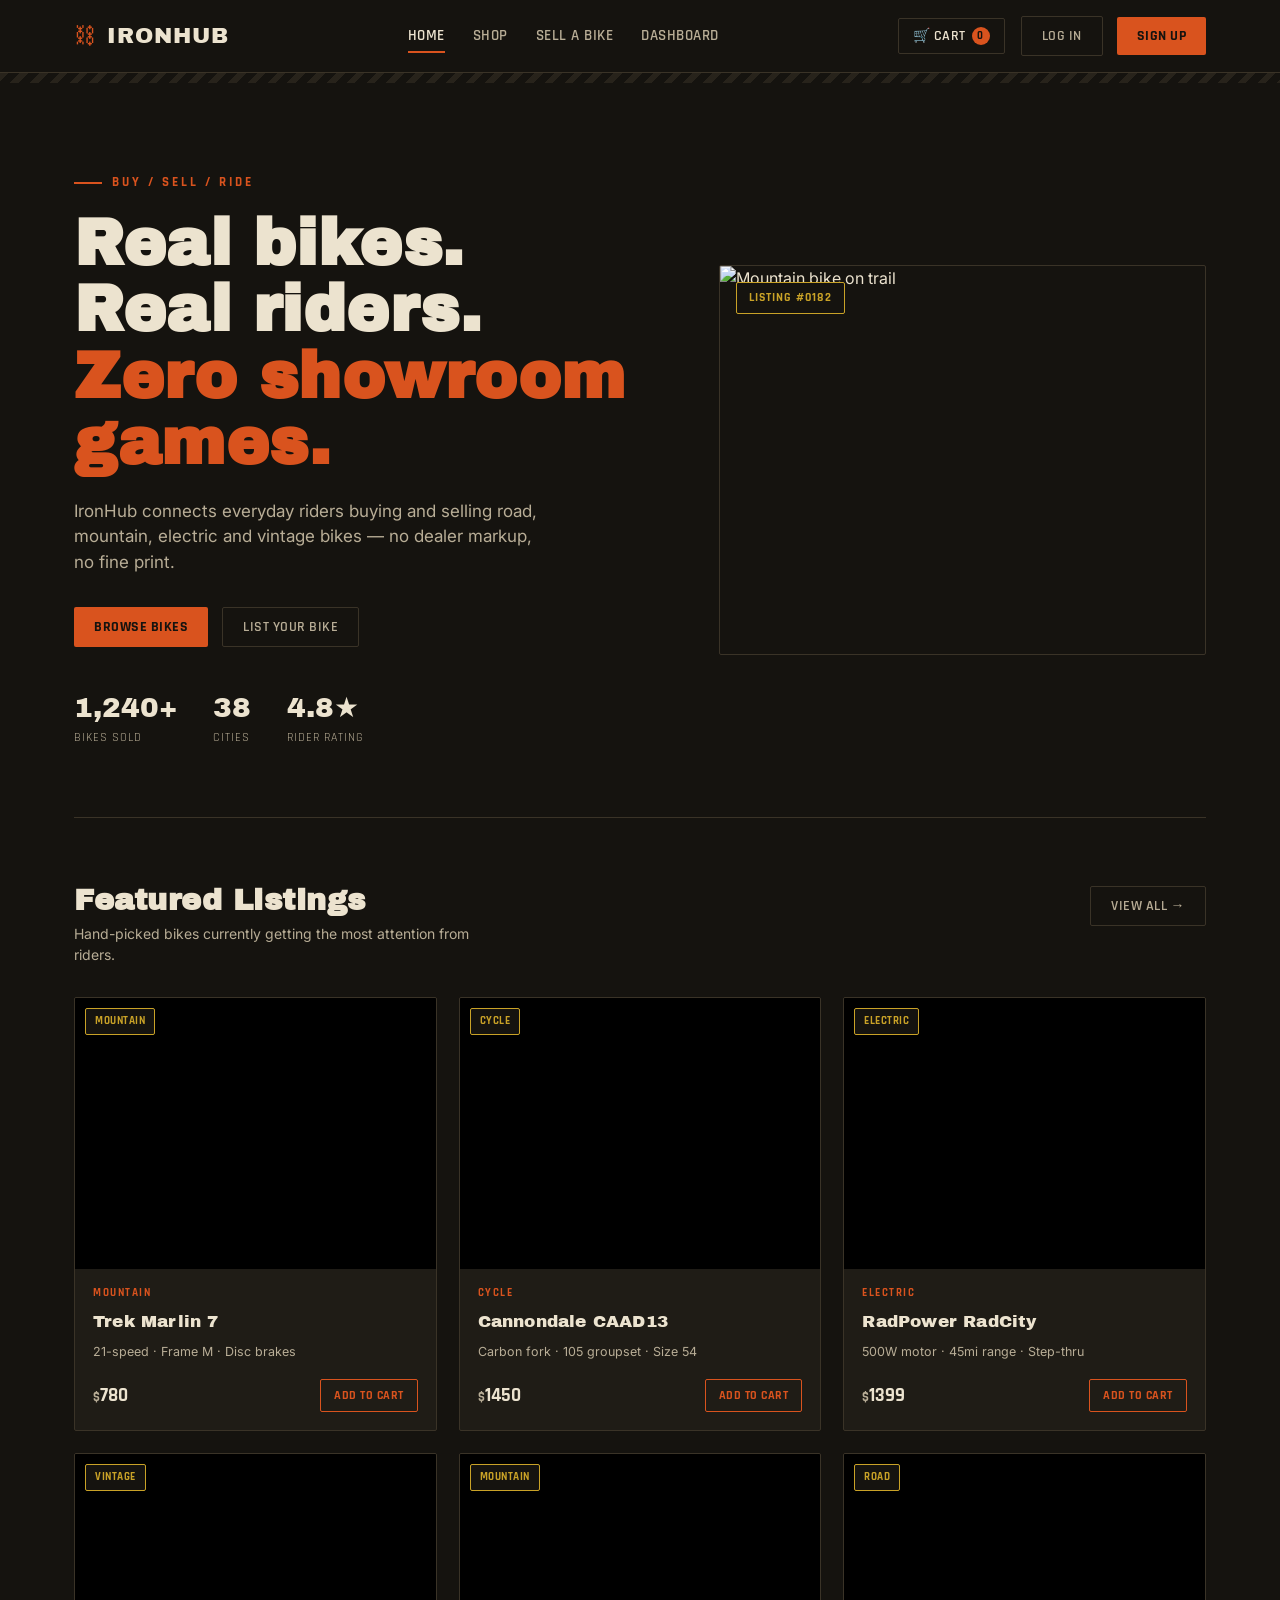
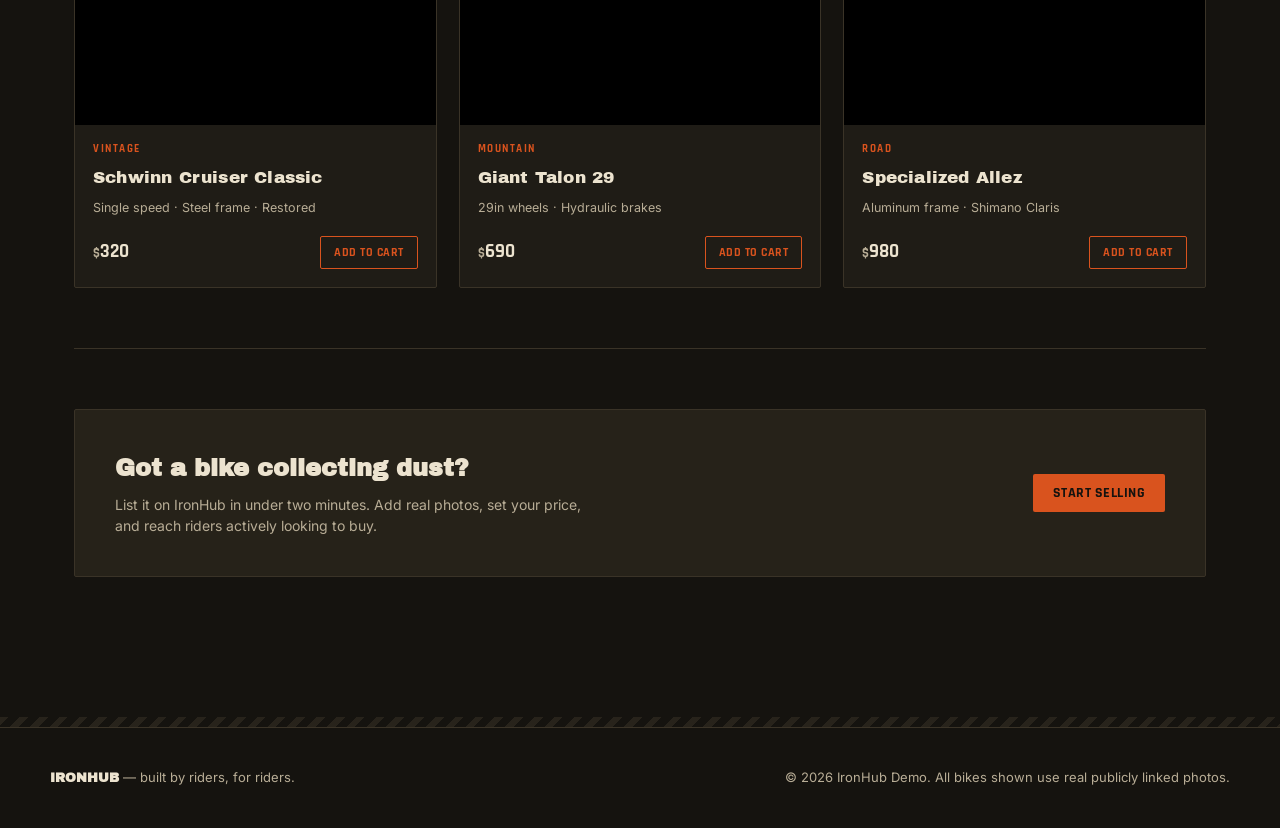
==== commit 68c7fdf0: "code updated" ====
--- a/mnt/user-data/outputs/index.html
+++ b/mnt/user-data/outputs/index.html
@@ -433,12 +433,17 @@
             <div class="field">
               <label>Category</label>
               <select id="sellCategory">
-                <option>Mountain</option>
-                <option>Road</option>
-                <option>Electric</option>
+                <option>Cycle</option>
+                <option>Scooter</option>
+                <option>Electric Bikes</option>
                 <option>Vintage</option>
-                <option>Kids</option>
+                <option>Harley-Davidson</option>
+                <option>BMW</option>
+                <option>Kawasaki</option>
                 <option>Yamaha</option>
+                <option>CrossFire</option>
+              <option>Suzuki</option>
+              <option>CFMOTO</option>
                 <option>KTM</option>
                 <option>Honda</option>
                 <option>Bajaj</option>
@@ -446,7 +451,7 @@
                 <option>Triumph</option>
                 <option>Benelli</option>
                 <option>Ducati</option>
-                <option>Italian Bike</option>
+                
               </select>
             </div>
             <div class="field">
@@ -645,7 +650,7 @@
 =================================================================== */
 const BIKES = [
   {id:1, title:"Trek Marlin 7", category:"Mountain", price:780, specs:"21-speed · Frame M · Disc brakes", img:"https://images.unsplash.com/photo-1485965120184-e220f721d03e?w=700&q=80"},
-  {id:2, title:"Cannondale CAAD13", category:"Road", price:1450, specs:"Carbon fork · 105 groupset · Size 54", img:"https://images.unsplash.com/photo-1571068316344-75bc76f77890?w=700&q=80"},
+  {id:2, title:"Cannondale CAAD13", category:"Cycle", price:1450, specs:"Carbon fork · 105 groupset · Size 54", img:"https://images.unsplash.com/photo-1571068316344-75bc76f77890?w=700&q=80"},
   {id:3, title:"RadPower RadCity", category:"Electric", price:1399, specs:"500W motor · 45mi range · Step-thru", img:"https://images.unsplash.com/photo-1622185135505-2d795003994a?w=700&q=80"},
   {id:4, title:"Schwinn Cruiser Classic", category:"Vintage", price:320, specs:"Single speed · Steel frame · Restored", img:"https://images.unsplash.com/photo-1502744688674-c619d1586c9e?w=700&q=80"},
   {id:5, title:"Giant Talon 29", category:"Mountain", price:690, specs:"29in wheels · Hydraulic brakes", img:"https://images.unsplash.com/photo-1605559424843-9e4c228bf1c2?w=700&q=80"},
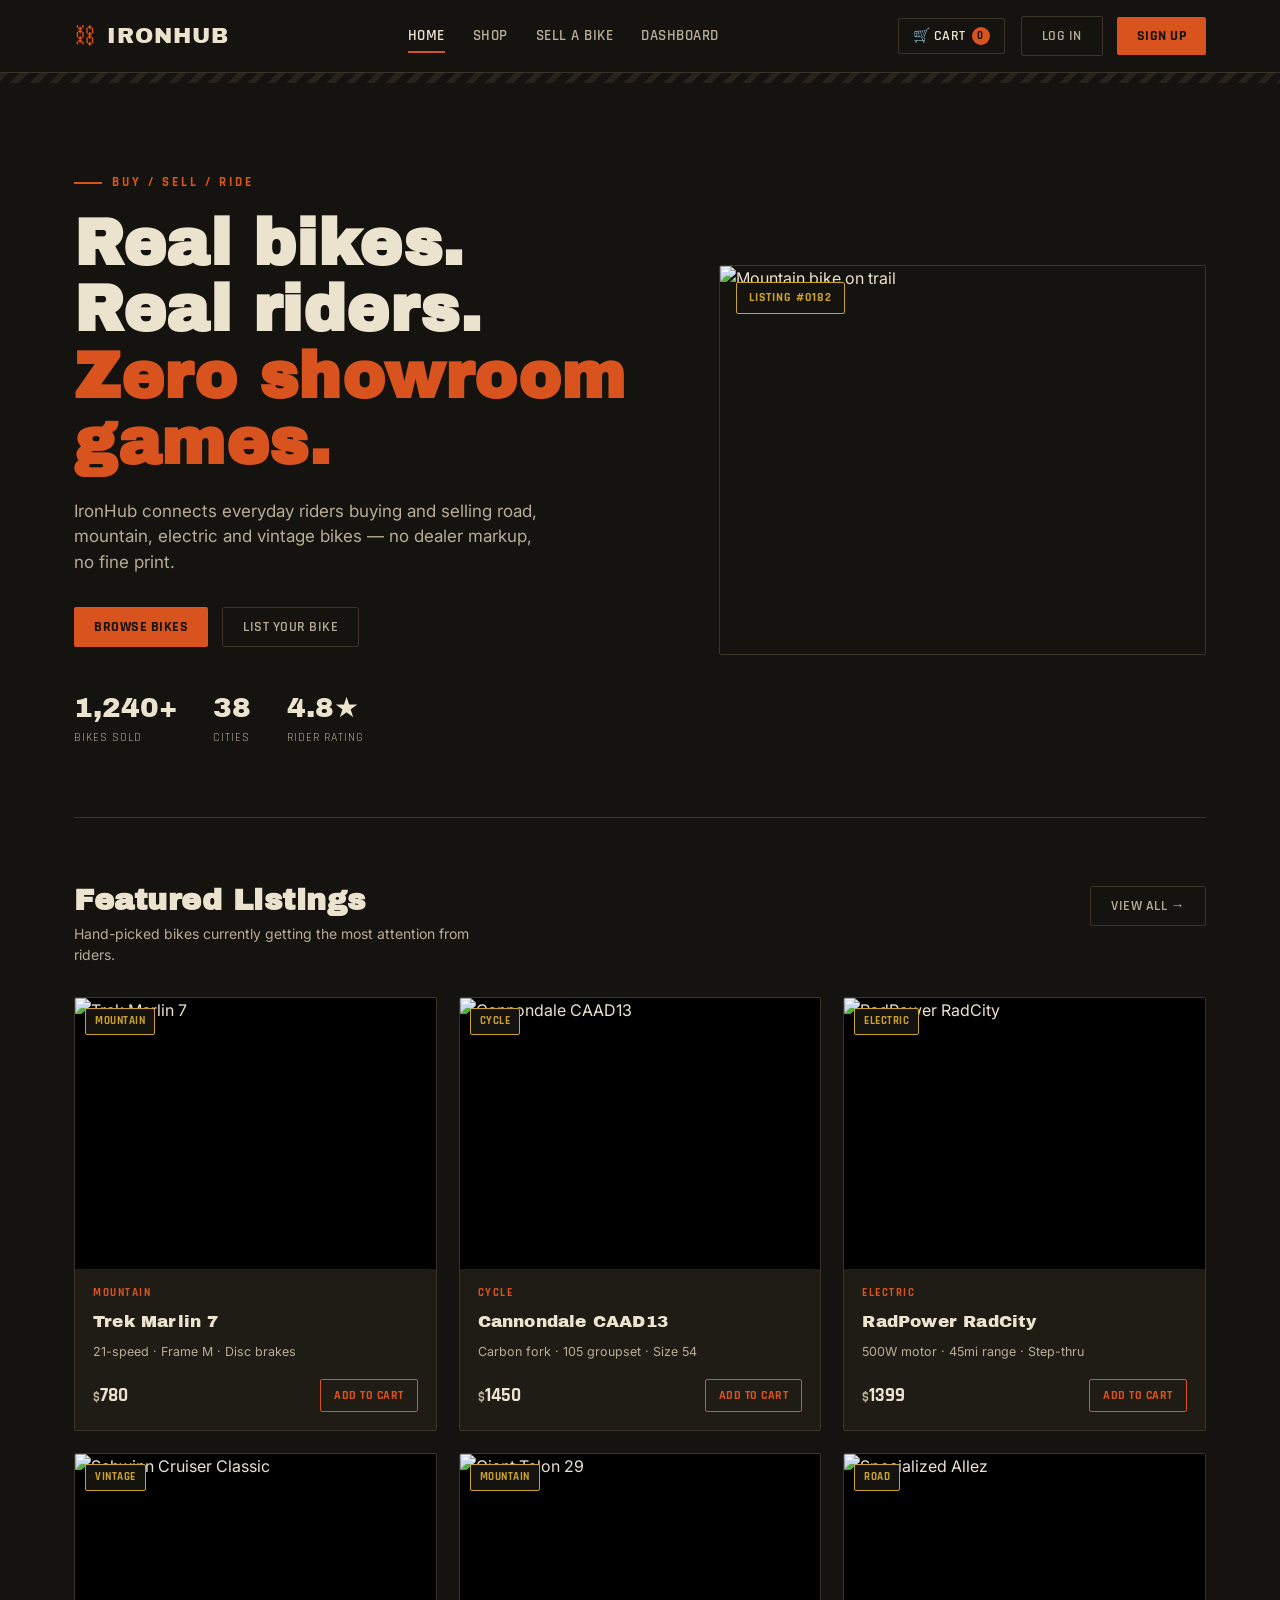
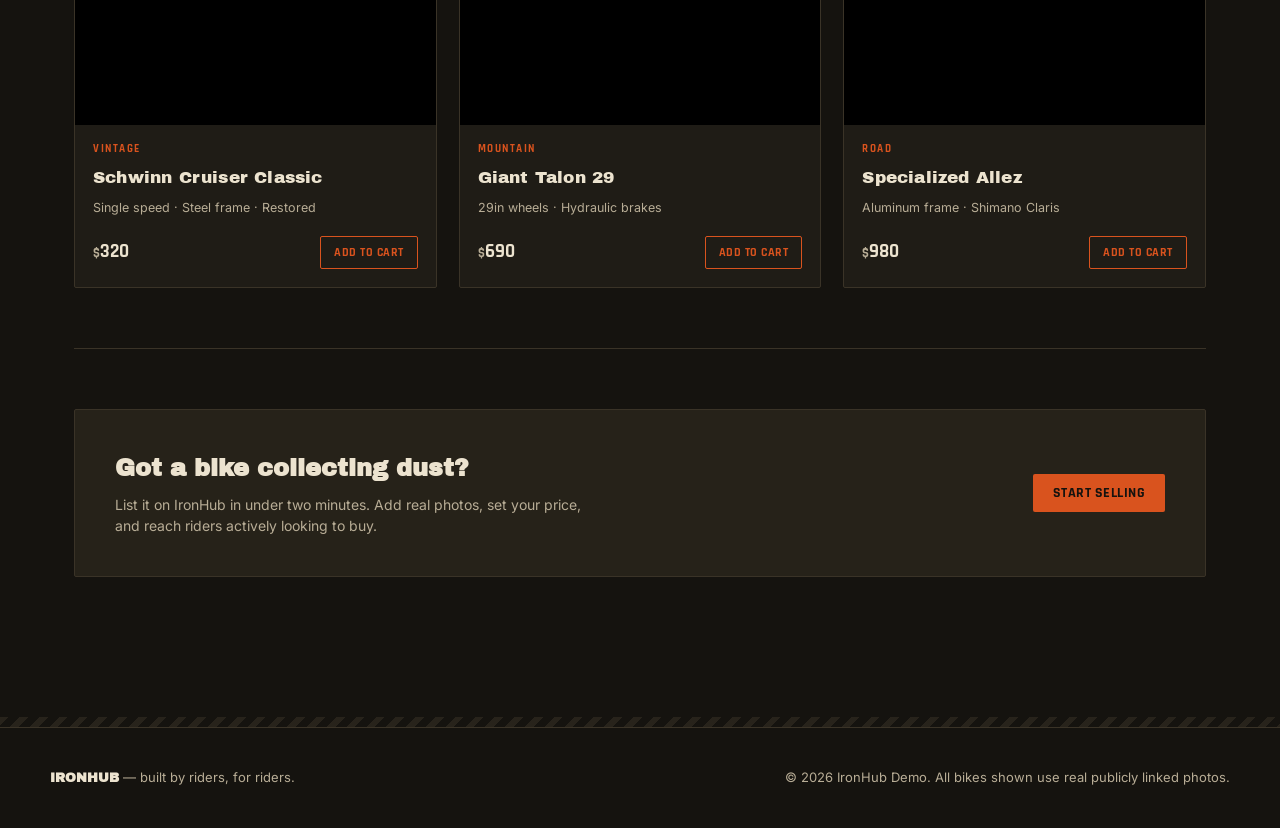
==== commit 618b77b7: "code edited" ====
--- a/mnt/user-data/outputs/index.html
+++ b/mnt/user-data/outputs/index.html
@@ -559,16 +559,16 @@
           <div class="field"><label>Address</label><input type="text" id="shipAddress" required></div>
           <div class="field-row">
             <div class="field"><label>City</label><input type="text" id="shipCity" required></div>
-            <div class="field"><label>ZIP Code</label><input type="text" id="shipZip" required></div>
+            
           </div>
         </div>
 
         <div class="summary-card">
           <h3 style="font-family:var(--font-display);font-size:18px;margin-bottom:14px;">Payment Method</h3>
           <div class="pay-methods">
-            <button class="pay-method active" data-method="card" onclick="setPayMethod('card')">Card</button>
-            <button class="pay-method" data-method="upi" onclick="setPayMethod('upi')">UPI</button>
-            <button class="pay-method" data-method="cod" onclick="setPayMethod('cod')">Cash on Delivery</button>
+            <button class="pay-method active" data-method="eSewa" onclick="setPayMethod('eSewa')">eSewa</button>
+            <button class="pay-method" data-method="Khalti" onclick="setPayMethod('Khalti')">Khalti</button>
+            <button class="pay-method" data-method="Cash" onclick="setPayMethod('cod')">Cash on Delivery</button>
           </div>
 
           <div id="payCardFields">
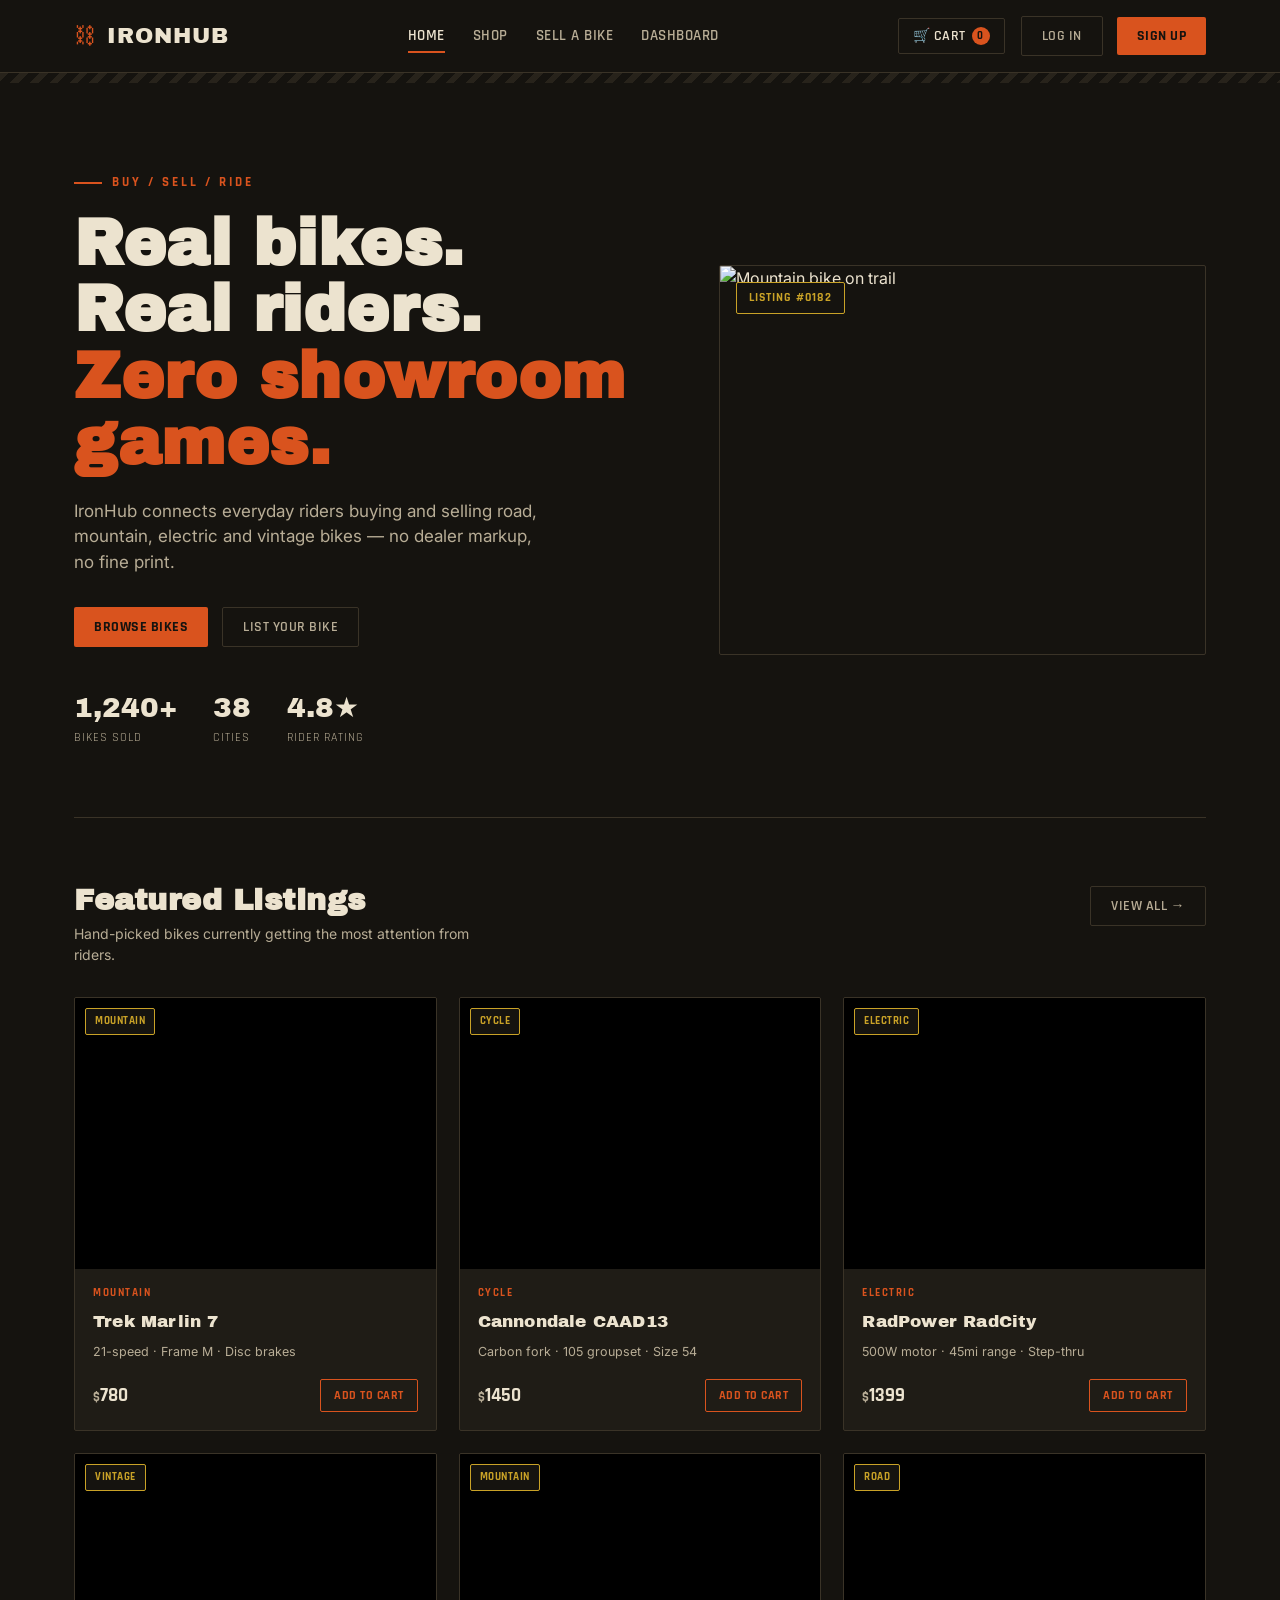
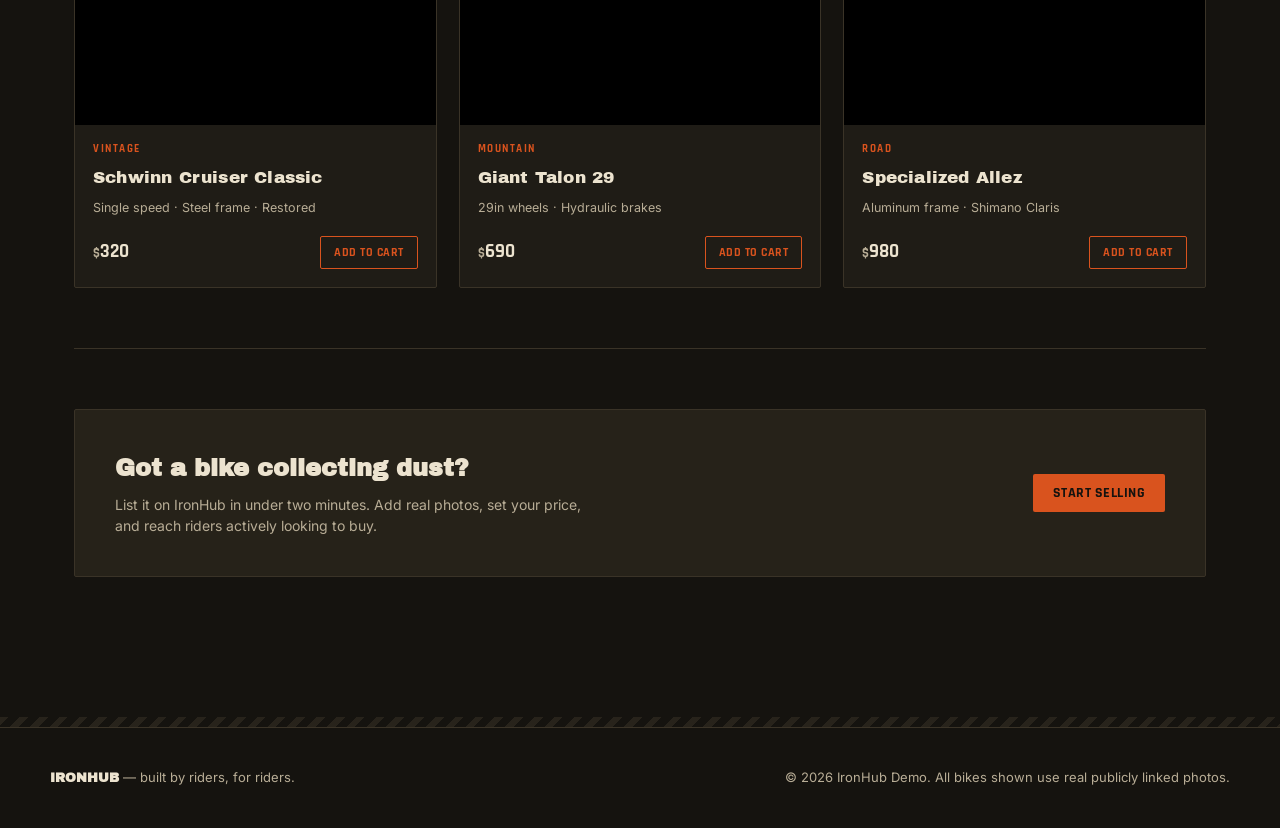
==== commit 3a7f29c7: "code updated" ====
--- a/mnt/user-data/outputs/index.html
+++ b/mnt/user-data/outputs/index.html
@@ -559,16 +559,16 @@
           <div class="field"><label>Address</label><input type="text" id="shipAddress" required></div>
           <div class="field-row">
             <div class="field"><label>City</label><input type="text" id="shipCity" required></div>
-            
+            <div class="field"><label>ZIP Code</label><input type="text" id="shipZip" required></div>
           </div>
         </div>
 
         <div class="summary-card">
           <h3 style="font-family:var(--font-display);font-size:18px;margin-bottom:14px;">Payment Method</h3>
           <div class="pay-methods">
-            <button class="pay-method active" data-method="eSewa" onclick="setPayMethod('eSewa')">eSewa</button>
-            <button class="pay-method" data-method="Khalti" onclick="setPayMethod('Khalti')">Khalti</button>
-            <button class="pay-method" data-method="Cash" onclick="setPayMethod('cod')">Cash on Delivery</button>
+            <button class="pay-method active" data-method="card" onclick="setPayMethod('card')">Card</button>
+            <button class="pay-method" data-method="upi" onclick="setPayMethod('upi')">UPI</button>
+            <button class="pay-method" data-method="cod" onclick="setPayMethod('cod')">Cash on Delivery</button>
           </div>
 
           <div id="payCardFields">
